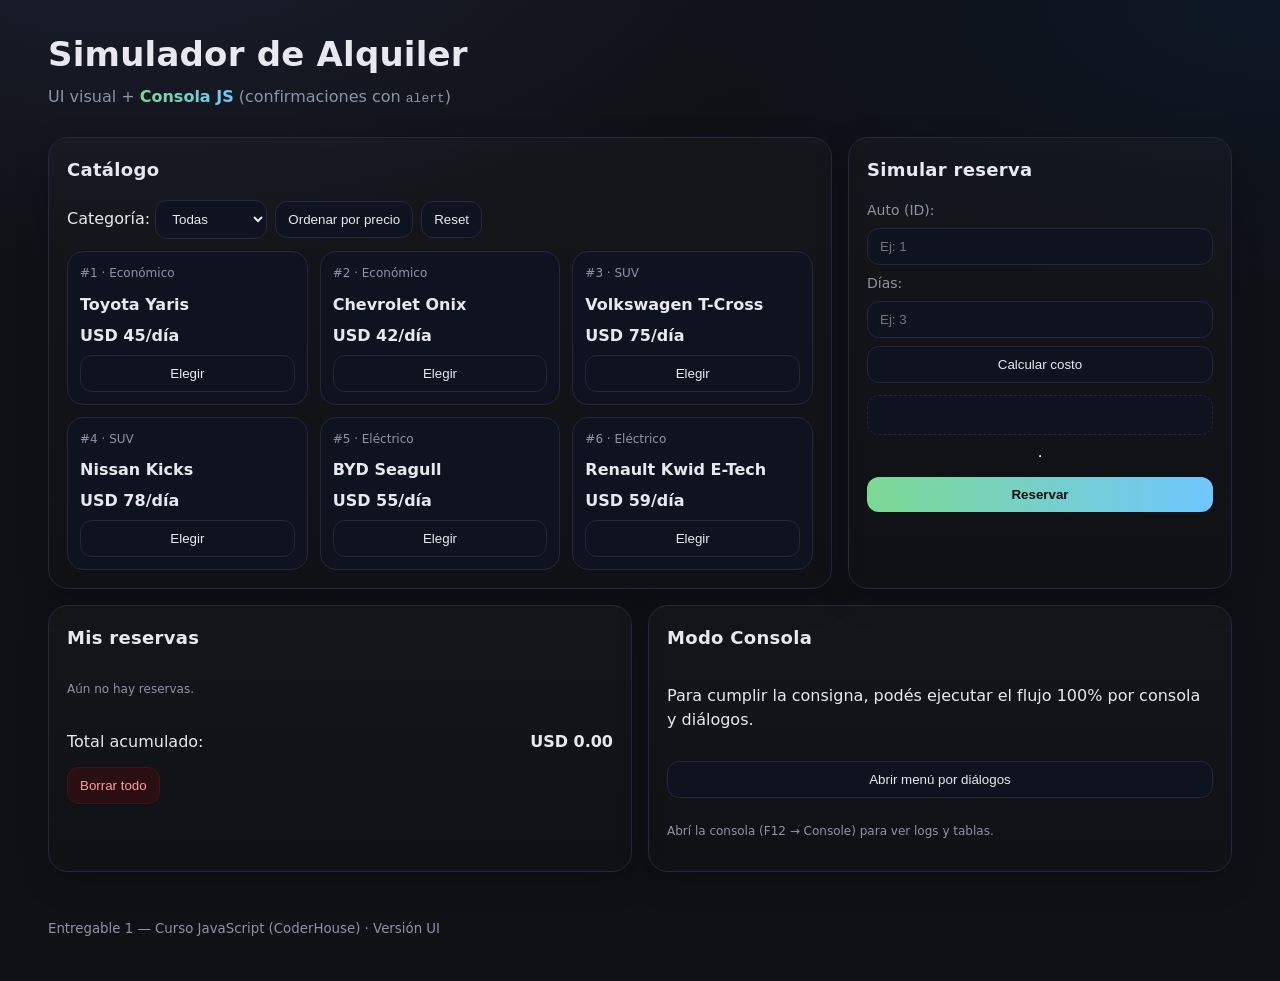
==== index.html @ 2a0404fa "fix(pages): mover sitio a la raíz del repo" ====
<!DOCTYPE html>
<html lang="es">
<head>
  <meta charset="UTF-8" />
  <meta name="viewport" content="width=device-width, initial-scale=1.0" />
  <title>Simulador de Alquiler — UI + Consola</title>
  <link rel="stylesheet" href="./styles.css" />
  <script defer src="./js/app.js"></script>
</head>
<body>
  <header class="site-header">
    <h1>Simulador de Alquiler</h1>
    <p class="subtitle">UI visual + <span class="tag">Consola JS</span> (confirmaciones con <code>alert</code>)</p>
  </header>

  <main class="bento">
    <section class="card span-2" id="card-catalogo">
      <h2>Catálogo</h2>
      <div class="toolbar">
        <label class="select">
          Categoría:
          <select id="filtroCategoria">
            <option value="Todas">Todas</option>
            <option value="Económico">Económico</option>
            <option value="SUV">SUV</option>
            <option value="Eléctrico">Eléctrico</option>
          </select>
        </label>
        <button id="btnOrdenPrecio">Ordenar por precio</button>
        <button id="btnReset">Reset</button>
      </div>
      <div id="catalogoGrid" class="grid"></div>
    </section>

    <section class="card" id="card-simulador">
      <h2>Simular reserva</h2>
      <div class="form">
        <label>Auto (ID): <input type="number" id="inputAutoId" min="1" placeholder="Ej: 1" /></label>
        <label>Días: <input type="number" id="inputDias" min="1" placeholder="Ej: 3" /></label>
        <button id="btnSimular">Calcular costo</button>
      </div>
      <div id="simulacionResultado" class="result"></div>
      <hr />
      <button id="btnReservar" class="primary">Reservar</button>
    </section>

    <section class="card" id="card-reservas">
      <h2>Mis reservas</h2>
      <div id="reservasLista" class="list"></div>
      <div class="totales"><span>Total acumulado:</span><strong id="totalAcumulado">USD 0.00</strong></div>
      <div class="buttons"><button id="btnLimpiar" class="danger">Borrar todo</button></div>
    </section>

    <section class="card" id="card-consola">
      <h2>Modo Consola</h2>
      <p>Para cumplir la consigna, podés ejecutar el flujo 100% por consola y diálogos.</p>
      <button id="btnConsola">Abrir menú por diálogos</button>
      <p class="hint">Abrí la consola (F12 → Console) para ver logs y tablas.</p>
    </section>
  </main>

  <footer class="site-footer"><small>Entregable 1 — Curso JavaScript (CoderHouse) · Versión UI</small></footer>
</body>
</html>
---- styles.css ----
*{box-sizing:border-box} html,body{margin:0;padding:0}
:root{--bg:#0f1115;--surface:#151823;--muted:#8b93a7;--text:#e7e9ee;--brand:#7cd992;--brand-2:#6ec7ff;--danger:#ff6b6b;--border:#23283a;--shadow:rgba(0,0,0,0.25)}
body{font-family:system-ui,-apple-system,Segoe UI,Roboto,Ubuntu,Cantarell,'Helvetica Neue',Arial,'Noto Sans','Apple Color Emoji','Segoe UI Emoji';background:radial-gradient(1200px 600px at 10% -10%,#1b2030 0%,transparent 60%),radial-gradient(1000px 500px at 100% 0%,#0d1726 0%,transparent 60%),var(--bg);color:var(--text);line-height:1.55}
.site-header{padding:28px clamp(16px,4vw,48px)} .site-header h1{margin:0 0 4px 0;font-size:clamp(22px,3vw,34px);letter-spacing:.2px}
.subtitle{color:var(--muted);margin:0} .tag{background:linear-gradient(90deg,var(--brand),var(--brand-2));-webkit-background-clip:text;background-clip:text;color:transparent;font-weight:700}
.bento{display:grid;grid-template-columns:repeat(6,1fr);gap:16px;padding:0 clamp(16px,4vw,48px) 32px}
.card{background:linear-gradient(180deg,rgba(255,255,255,0.02),rgba(255,255,255,0));border:1px solid var(--border);border-radius:20px;box-shadow:0 10px 30px var(--shadow);padding:18px;display:flex;flex-direction:column;gap:12px;min-height:220px}
.card h2{margin:0 0 4px 0;font-size:18px;letter-spacing:.3px}.span-2{grid-column:span 4} #card-simulador{grid-column:span 2} #card-reservas{grid-column:span 3} #card-consola{grid-column:span 3}
.toolbar{display:flex;gap:8px;flex-wrap:wrap;align-items:center}
.select select, input, button{background:#0f1320;border:1px solid var(--border);color:var(--text);padding:10px 12px;border-radius:12px;outline:none}
button{cursor:pointer;transition:transform .05s ease} button:hover{transform:translateY(-1px)} button.primary{background:linear-gradient(90deg,var(--brand),var(--brand-2));color:#0a0c12;font-weight:700;border:none} button.danger{background:#2a0f12;border-color:#3d151a;color:#ff9aa2}
.grid{display:grid;grid-template-columns:repeat(auto-fill,minmax(220px,1fr));gap:12px}
.item{background:#0f1320;border:1px solid var(--border);border-radius:16px;padding:12px;display:flex;flex-direction:column;gap:6px}
.item h3{margin:4px 0 0 0;font-size:16px} .badge{font-size:12px;color:var(--muted)} .price{font-weight:700}
.form{display:grid;gap:8px} .form label{display:grid;gap:6px;font-size:14px;color:var(--muted)}
.result{background:#0f1320;border:1px dashed var(--border);border-radius:12px;padding:10px;min-height:40px;font-size:14px}
.list{display:grid;gap:8px} .reserva{display:flex;justify-content:space-between;align-items:center;background:#0f1320;border:1px solid var(--border);border-radius:12px;padding:10px;font-size:14px}
.reserva small{color:var(--muted)} .totales{display:flex;justify-content:space-between;align-items:center;margin-top:8px}
.hint{color:var(--muted);font-size:12px}
@media (max-width:1000px){.span-2,#card-simulador,#card-reservas,#card-consola{grid-column:span 6}}
.site-footer{padding:12px clamp(16px,4vw,48px) 40px;color:var(--muted)}
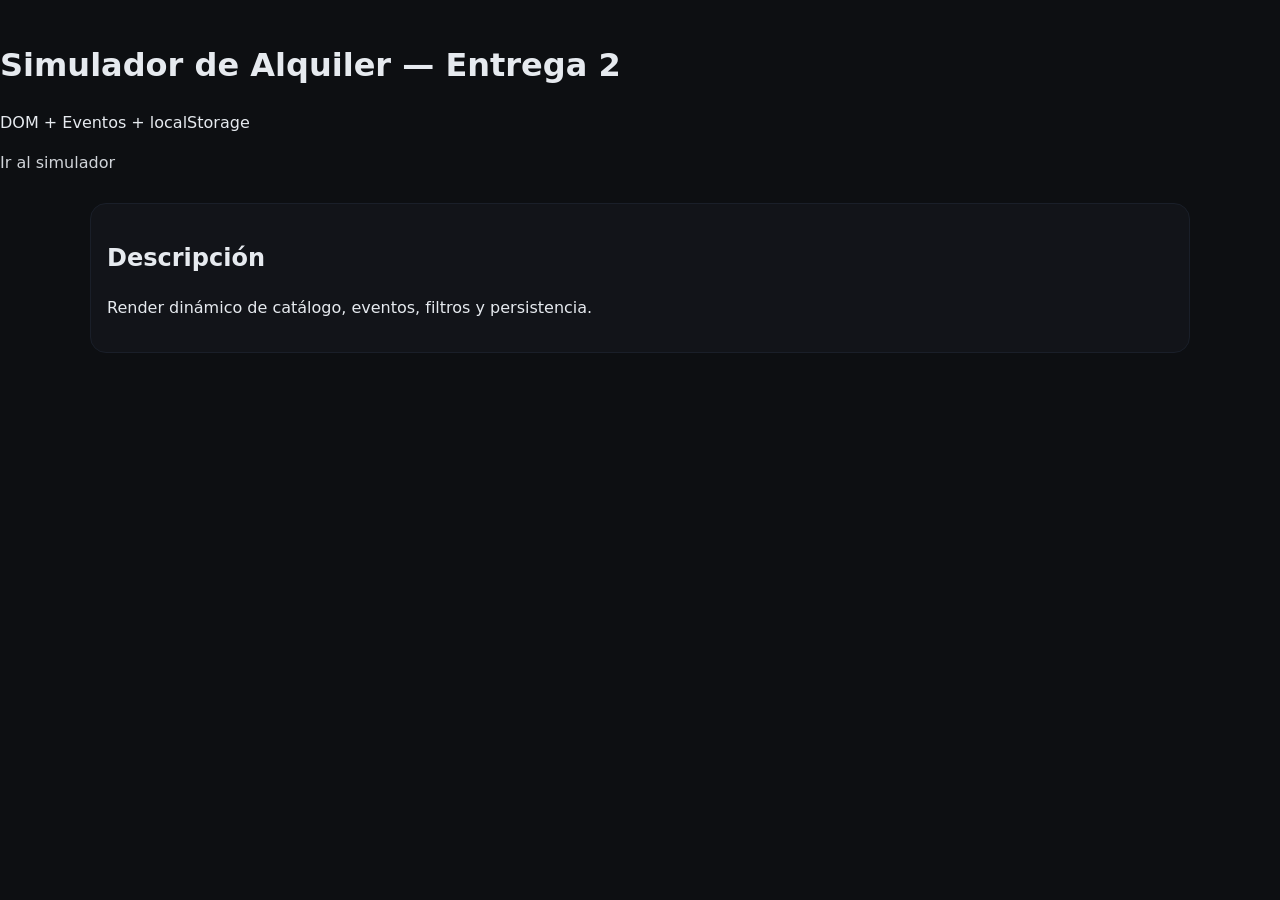
==== commit d078d6d8: "Entrega 2: simulador DOM + eventos + localStorage" ====
--- a/index.html
+++ b/index.html
@@ -1,64 +1 @@
-<!DOCTYPE html>
-<html lang="es">
-<head>
-  <meta charset="UTF-8" />
-  <meta name="viewport" content="width=device-width, initial-scale=1.0" />
-  <title>Simulador de Alquiler — UI + Consola</title>
-  <link rel="stylesheet" href="./styles.css" />
-  <script defer src="./js/app.js"></script>
-</head>
-<body>
-  <header class="site-header">
-    <h1>Simulador de Alquiler</h1>
-    <p class="subtitle">UI visual + <span class="tag">Consola JS</span> (confirmaciones con <code>alert</code>)</p>
-  </header>
-
-  <main class="bento">
-    <section class="card span-2" id="card-catalogo">
-      <h2>Catálogo</h2>
-      <div class="toolbar">
-        <label class="select">
-          Categoría:
-          <select id="filtroCategoria">
-            <option value="Todas">Todas</option>
-            <option value="Económico">Económico</option>
-            <option value="SUV">SUV</option>
-            <option value="Eléctrico">Eléctrico</option>
-          </select>
-        </label>
-        <button id="btnOrdenPrecio">Ordenar por precio</button>
-        <button id="btnReset">Reset</button>
-      </div>
-      <div id="catalogoGrid" class="grid"></div>
-    </section>
-
-    <section class="card" id="card-simulador">
-      <h2>Simular reserva</h2>
-      <div class="form">
-        <label>Auto (ID): <input type="number" id="inputAutoId" min="1" placeholder="Ej: 1" /></label>
-        <label>Días: <input type="number" id="inputDias" min="1" placeholder="Ej: 3" /></label>
-        <button id="btnSimular">Calcular costo</button>
-      </div>
-      <div id="simulacionResultado" class="result"></div>
-      <hr />
-      <button id="btnReservar" class="primary">Reservar</button>
-    </section>
-
-    <section class="card" id="card-reservas">
-      <h2>Mis reservas</h2>
-      <div id="reservasLista" class="list"></div>
-      <div class="totales"><span>Total acumulado:</span><strong id="totalAcumulado">USD 0.00</strong></div>
-      <div class="buttons"><button id="btnLimpiar" class="danger">Borrar todo</button></div>
-    </section>
-
-    <section class="card" id="card-consola">
-      <h2>Modo Consola</h2>
-      <p>Para cumplir la consigna, podés ejecutar el flujo 100% por consola y diálogos.</p>
-      <button id="btnConsola">Abrir menú por diálogos</button>
-      <p class="hint">Abrí la consola (F12 → Console) para ver logs y tablas.</p>
-    </section>
-  </main>
-
-  <footer class="site-footer"><small>Entregable 1 — Curso JavaScript (CoderHouse) · Versión UI</small></footer>
-</body>
-</html>
+<!doctype html><html lang='es'><head><meta charset='utf-8'><meta name='viewport' content='width=device-width,initial-scale=1'><title>Entregable 2 — Simulador</title><link rel='stylesheet' href='./css/style.css'></head><body><header class='site-header'><h1>Simulador de Alquiler — Entrega 2</h1><p>DOM + Eventos + localStorage</p><nav class='nav'><a class='nav-link' href='./pages/simulador.html'>Ir al simulador</a></nav></header><main class='container'><section class='card'><h2>Descripción</h2><p>Render dinámico de catálogo, eventos, filtros y persistencia.</p></section></main></body></html>
--- a/css/style.css
+++ b/css/style.css
@@ -0,0 +1 @@
+:root{ --bg:#0d0f12; --panel:#121419; --card:#141821; --text:#e6eaef; --muted:#9aa3b2; --brand:#60a5fa; }*{box-sizing:border-box}body{margin:0;font:16px/1.5 system-ui,Segoe UI,Roboto,Helvetica,Arial;background:var(--bg);color:var(--text)}.container{width:min(1100px,92%);margin-inline:auto}.site-header{padding:20px 0}.nav{display:flex;gap:14px;margin-bottom:8px}.nav-link{color:var(--text);text-decoration:none;opacity:.9}.nav-link.active{color:var(--brand);font-weight:600}.subtitle{color:var(--muted);margin-top:4px}.card,.panel{background:var(--panel);border:1px solid #1a1f29;border-radius:16px;padding:16px}.grid-2col{display:grid;gap:20px;grid-template-columns:1fr}@media (min-width:1024px){.grid-2col{grid-template-columns:2fr 1fr}}.filters{display:flex;flex-wrap:wrap;gap:10px;margin:16px 0}.filters input,.filters select{background:#0b0e14;color:var(--text);border:1px solid #1a1f29;border-radius:12px;padding:10px 12px}.btn{border:0;border-radius:12px;padding:10px 14px;cursor:pointer}.btn.primary{background:linear-gradient(90deg,#60a5fa,#22d3ee);color:#0b0e14;font-weight:700}.btn.ghost{background:transparent;color:var(--text);border:1px solid #2a3242}.grid-cards{display:grid;gap:16px;grid-template-columns:1fr}@media (min-width:768px){.grid-cards{grid-template-columns:repeat(2,minmax(240px,1fr))}}@media (min-width:1024px){.grid-cards{grid-template-columns:repeat(3,minmax(240px,1fr))}}.vehicle{background:var(--card);border:1px solid #1a1f29;border-radius:16px;overflow:hidden;display:flex;flex-direction:column}.vehicle img{width:100%;height:160px;object-fit:cover}.vehicle .body{padding:12px;display:grid;gap:6px}.vehicle h3{margin:0;font-size:1.05rem}.vehicle .muted{color:var(--muted)}.vehicle .price{font-weight:700}.vehicle .actions{display:flex;gap:8px;align-items:center;margin-top:6px}.vehicle input[type=number]{width:90px;background:#0b0e14;color:var(--text);border:1px solid #1a1f29;border-radius:10px;padding:8px 10px}.vehicle .btn{flex:1}.panel-head{display:flex;justify-content:space-between;align-items:center;margin-bottom:8px}.stack{display:grid;gap:8px}.item{display:flex;justify-content:space-between;align-items:center;background:var(--card);border:1px solid #1a1f29;border-radius:12px;padding:10px 12px}.item small{color:var(--muted)}.totales{display:flex;justify-content:space-between;margin-top:10px}.msg{margin-top:10px}.muted{color:var(--muted)}.disabled{opacity:.6;pointer-events:none}
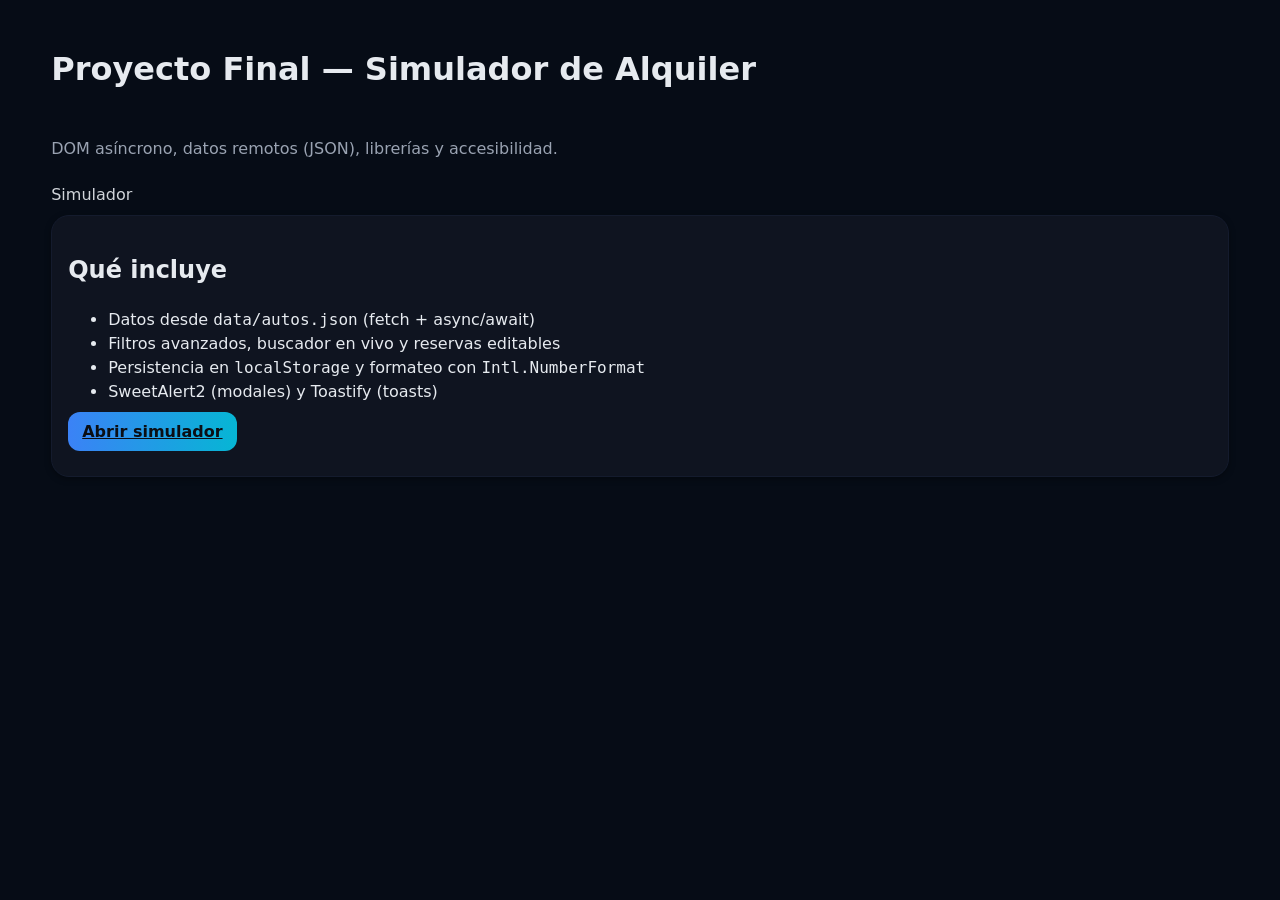
==== commit b9c03b11: "Proyecto Final: simulador con datos remotos, librerías y mejoras (v2)" ====
--- a/index.html
+++ b/index.html
@@ -1 +1,33 @@
-<!doctype html><html lang='es'><head><meta charset='utf-8'><meta name='viewport' content='width=device-width,initial-scale=1'><title>Entregable 2 — Simulador</title><link rel='stylesheet' href='./css/style.css'></head><body><header class='site-header'><h1>Simulador de Alquiler — Entrega 2</h1><p>DOM + Eventos + localStorage</p><nav class='nav'><a class='nav-link' href='./pages/simulador.html'>Ir al simulador</a></nav></header><main class='container'><section class='card'><h2>Descripción</h2><p>Render dinámico de catálogo, eventos, filtros y persistencia.</p></section></main></body></html>+<!doctype html>
+<html lang="es">
+
+<head>
+    <meta charset="utf-8">
+    <meta name="viewport" content="width=device-width,initial-scale=1">
+    <title>Proyecto Final — Simulador de Alquiler</title>
+    <link rel="stylesheet" href="./css/style.css">
+</head>
+
+<body>
+    <header class="container site-header">
+        <nav class="nav">
+            <a class="nav-link" href="./pages/app.html">Simulador</a>
+        </nav>
+        <h1>Proyecto Final — Simulador de Alquiler</h1>
+        <p class="subtitle">DOM asíncrono, datos remotos (JSON), librerías y accesibilidad.</p>
+    </header>
+    <main class="container">
+        <section class="card">
+            <h2>Qué incluye</h2>
+            <ul>
+                <li>Datos desde <code>data/autos.json</code> (fetch + async/await)</li>
+                <li>Filtros avanzados, buscador en vivo y reservas editables</li>
+                <li>Persistencia en <code>localStorage</code> y formateo con <code>Intl.NumberFormat</code></li>
+                <li>SweetAlert2 (modales) y Toastify (toasts)</li>
+            </ul>
+            <p><a class="btn primary" href="./pages/app.html">Abrir simulador</a></p>
+        </section>
+    </main>
+</body>
+
+</html>
--- a/css/style.css
+++ b/css/style.css
@@ -1 +1,332 @@
-:root{ --bg:#0d0f12; --panel:#121419; --card:#141821; --text:#e6eaef; --muted:#9aa3b2; --brand:#60a5fa; }*{box-sizing:border-box}body{margin:0;font:16px/1.5 system-ui,Segoe UI,Roboto,Helvetica,Arial;background:var(--bg);color:var(--text)}.container{width:min(1100px,92%);margin-inline:auto}.site-header{padding:20px 0}.nav{display:flex;gap:14px;margin-bottom:8px}.nav-link{color:var(--text);text-decoration:none;opacity:.9}.nav-link.active{color:var(--brand);font-weight:600}.subtitle{color:var(--muted);margin-top:4px}.card,.panel{background:var(--panel);border:1px solid #1a1f29;border-radius:16px;padding:16px}.grid-2col{display:grid;gap:20px;grid-template-columns:1fr}@media (min-width:1024px){.grid-2col{grid-template-columns:2fr 1fr}}.filters{display:flex;flex-wrap:wrap;gap:10px;margin:16px 0}.filters input,.filters select{background:#0b0e14;color:var(--text);border:1px solid #1a1f29;border-radius:12px;padding:10px 12px}.btn{border:0;border-radius:12px;padding:10px 14px;cursor:pointer}.btn.primary{background:linear-gradient(90deg,#60a5fa,#22d3ee);color:#0b0e14;font-weight:700}.btn.ghost{background:transparent;color:var(--text);border:1px solid #2a3242}.grid-cards{display:grid;gap:16px;grid-template-columns:1fr}@media (min-width:768px){.grid-cards{grid-template-columns:repeat(2,minmax(240px,1fr))}}@media (min-width:1024px){.grid-cards{grid-template-columns:repeat(3,minmax(240px,1fr))}}.vehicle{background:var(--card);border:1px solid #1a1f29;border-radius:16px;overflow:hidden;display:flex;flex-direction:column}.vehicle img{width:100%;height:160px;object-fit:cover}.vehicle .body{padding:12px;display:grid;gap:6px}.vehicle h3{margin:0;font-size:1.05rem}.vehicle .muted{color:var(--muted)}.vehicle .price{font-weight:700}.vehicle .actions{display:flex;gap:8px;align-items:center;margin-top:6px}.vehicle input[type=number]{width:90px;background:#0b0e14;color:var(--text);border:1px solid #1a1f29;border-radius:10px;padding:8px 10px}.vehicle .btn{flex:1}.panel-head{display:flex;justify-content:space-between;align-items:center;margin-bottom:8px}.stack{display:grid;gap:8px}.item{display:flex;justify-content:space-between;align-items:center;background:var(--card);border:1px solid #1a1f29;border-radius:12px;padding:10px 12px}.item small{color:var(--muted)}.totales{display:flex;justify-content:space-between;margin-top:10px}.msg{margin-top:10px}.muted{color:var(--muted)}.disabled{opacity:.6;pointer-events:none}+:root {
+    --bg: #060c16;
+    --panel: #0f1420;
+    --card: #121827;
+    --text: #e6eaef;
+    --muted: #9aa3b2;
+    --brand: #60a5fa;
+    --ring: #1f2a44;
+}
+
+* {
+    box-sizing: border-box
+}
+
+.sr-only {
+    position: absolute;
+    clip: rect(1px, 1px, 1px, 1px);
+    padding: 0;
+    border: 0;
+    height: 1px;
+    width: 1px;
+    overflow: hidden;
+}
+
+html,
+body {
+    height: 100%
+}
+
+body {
+    margin: 0;
+    font: 16px/1.5 system-ui, Segoe UI, Roboto, Helvetica, Arial;
+    background: var(--bg);
+    color: var(--text)
+}
+
+.container {
+    width: min(1200px, 92%);
+    margin-inline: auto
+}
+
+.site-header {
+    padding: 24px 0 8px;
+    display: flex;
+    flex-direction: column;
+    align-items: flex-start;
+    gap: 6px
+}
+
+.nav {
+    display: flex;
+    gap: 14px;
+    order: 1
+}
+
+.nav-link {
+    color: var(--text);
+    text-decoration: none;
+    opacity: .9
+}
+
+.nav-link.active {
+    color: var(--brand);
+    font-weight: 600
+}
+
+.subtitle {
+    color: var(--muted)
+}
+
+.badge {
+    display: inline-flex;
+    align-items: center;
+    justify-content: center;
+    min-width: 28px;
+    height: 28px;
+    padding: 0 8px;
+    border-radius: 999px;
+    background: #1a2230;
+    color: #a8c5ff;
+    font-weight: 700;
+    font-size: .85rem
+}
+
+.card,
+.panel {
+    background: var(--panel);
+    border: 1px solid #141b2d;
+    border-radius: 18px;
+    padding: 16px;
+    box-shadow: 0 2px 6px rgba(0, 0, 0, .35)
+}
+
+.grid-2col {
+    display: grid;
+    gap: 20px;
+    grid-template-columns: 1fr
+}
+
+@media (min-width:1024px) {
+    .grid-2col {
+        grid-template-columns: 2fr 1fr
+    }
+}
+
+.filters {
+    display: flex;
+    flex-wrap: wrap;
+    gap: 10px;
+    margin: 16px 0
+}
+
+.filters input,
+.filters select {
+    background: #0b0e14;
+    color: var(--text);
+    border: 1px solid #1a2336;
+    border-radius: 12px;
+    padding: 10px 12px;
+    outline: none
+}
+
+.filters input:focus,
+.filters select:focus {
+    box-shadow: 0 0 0 3px var(--ring)
+}
+
+.btn {
+    border: 0;
+    border-radius: 12px;
+    padding: 10px 14px;
+    cursor: pointer;
+    transition: transform .1s ease, filter .2s ease
+}
+
+.btn.primary {
+    background: linear-gradient(90deg, #3b82f6, #06b6d4);
+    color: #0b0e14;
+    font-weight: 700
+}
+
+.btn.primary:hover {
+    transform: translateY(-1px);
+    filter: brightness(1.05)
+}
+
+.btn.ghost {
+    background: transparent;
+    color: var(--text);
+    border: 1px solid #2a3242
+}
+
+.btn.small {
+    padding: 6px 10px;
+    font-size: .9rem
+}
+
+.extra-filters {
+    display: grid;
+    grid-template-columns: 1fr;
+    gap: 12px;
+    margin: 6px 0 14px
+}
+
+.extra-filters .ef-col {
+    background: var(--panel);
+    border: 1px solid #141b2d;
+    border-radius: 14px;
+    padding: 12px
+}
+
+@media (min-width:768px) {
+    .extra-filters {
+        grid-template-columns: 1fr 1fr
+    }
+}
+
+.list-head {
+    display: flex;
+    align-items: center;
+    gap: 10px
+}
+
+.grid-cards {
+    display: grid;
+    gap: 16px;
+    grid-template-columns: 1fr
+}
+
+@media (min-width:768px) {
+    .grid-cards {
+        grid-template-columns: repeat(2, minmax(240px, 1fr))
+    }
+}
+
+@media (min-width:1024px) {
+    .grid-cards {
+        grid-template-columns: repeat(3, minmax(240px, 1fr))
+    }
+}
+
+.vehicle {
+    background: var(--card);
+    border: 1px solid #1a2236;
+    border-radius: 16px;
+    overflow: hidden;
+    display: flex;
+    flex-direction: column;
+    transition: transform .2s ease, box-shadow .2s ease
+}
+
+.vehicle:hover {
+    transform: translateY(-3px);
+    box-shadow: 0 6px 14px rgba(0, 0, 0, .45)
+}
+
+.vehicle img {
+    width: 100%;
+    height: 168px;
+    object-fit: cover
+}
+
+.vehicle .body {
+    padding: 14px;
+    display: grid;
+    gap: 8px
+}
+
+.vehicle h3 {
+    margin: 0;
+    font-size: 1.02rem
+}
+
+.vehicle .muted {
+    color: var(--muted)
+}
+
+.vehicle .price {
+    font-weight: 700;
+    color: #93c5fd;
+    font-size: 1.1rem
+}
+
+.vehicle .actions {
+    display: flex;
+    gap: 8px;
+    align-items: center;
+    margin-top: 6px
+}
+
+.vehicle input[type=number] {
+    width: 90px;
+    background: #0b0e14;
+    color: var(--text);
+    border: 1px solid #1a1f29;
+    border-radius: 10px;
+    padding: 8px 10px
+}
+
+.vehicle .btn {
+    flex: 1
+}
+
+.vehicle.disabled {
+    opacity: .6
+}
+
+.vehicle .tag {
+    font-size: .8rem;
+    color: #a3e635;
+}
+
+.panel-head {
+    display: flex;
+    justify-content: space-between;
+    align-items: center;
+    margin-bottom: 8px
+}
+
+.stack {
+    display: grid;
+    gap: 8px
+}
+
+.item {
+    display: grid;
+    grid-template-columns: 1fr auto;
+    gap: 8px;
+    align-items: center;
+    background: var(--card);
+    border: 1px solid #1a1f29;
+    border-radius: 12px;
+    padding: 10px 12px
+}
+
+.item small {
+    color: var(--muted)
+}
+
+.item .row-actions {
+    display: flex;
+    gap: 8px;
+    align-items: center
+}
+
+.item input[type=number] {
+    width: 80px;
+    background: #0b0e14;
+    color: var(--text);
+    border: 1px solid #1a1f29;
+    border-radius: 10px;
+    padding: 6px 8px
+}
+
+.totales {
+    display: flex;
+    justify-content: space-between;
+    margin-top: 10px
+}
+
+.msg {
+    margin-top: 10px
+}
+
+.muted {
+    color: var(--muted)
+}
+
+.disabled {
+    opacity: .6;
+    pointer-events: none
+}
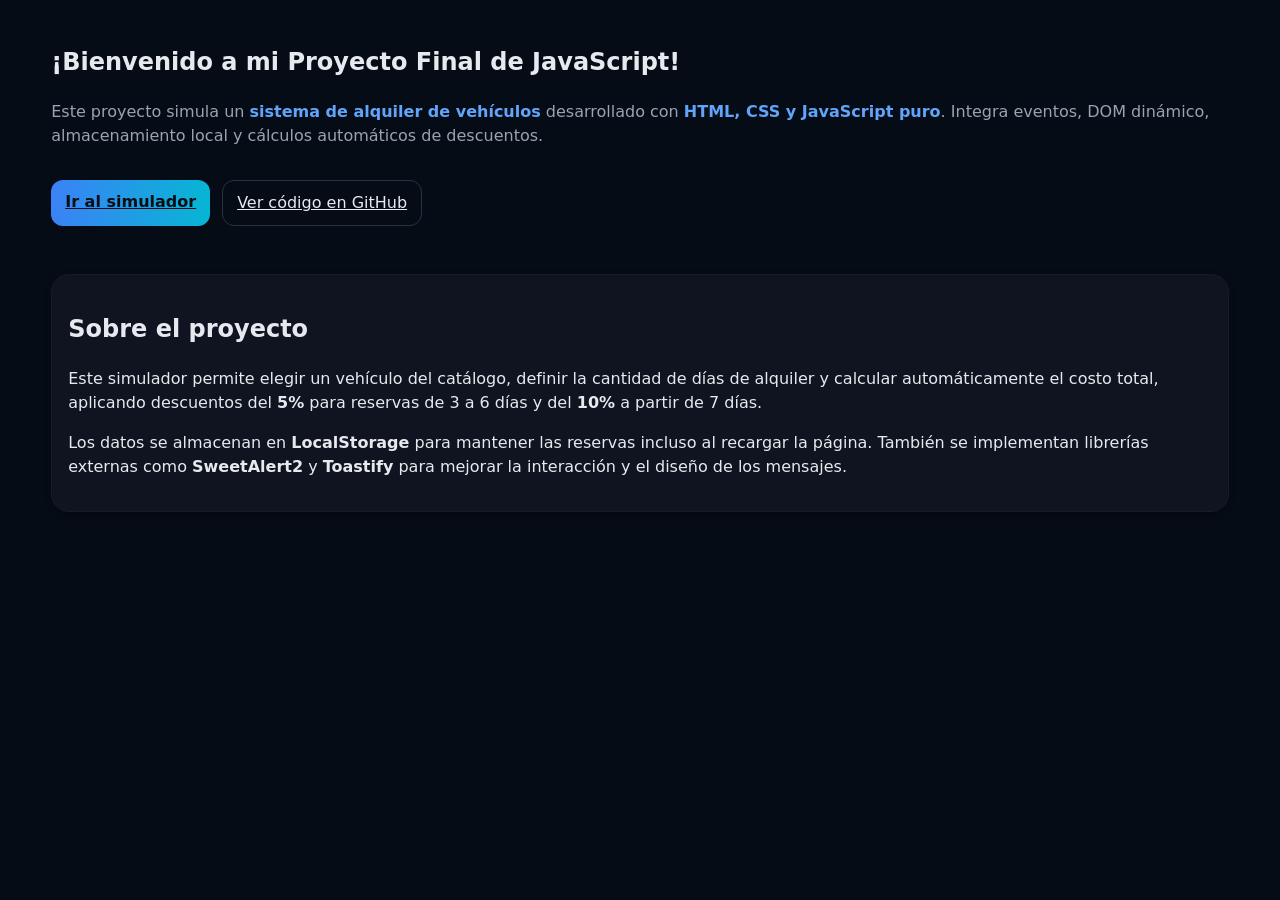
==== commit 6457cb5d: "Proyecto Final: nuevo footer, página de inicio actualizada y README profesional" ====
--- a/index.html
+++ b/index.html
@@ -10,22 +10,37 @@
 
 <body>
     <header class="container site-header">
-        <nav class="nav">
-            <a class="nav-link" href="./pages/app.html">Simulador</a>
-        </nav>
-        <h1>Proyecto Final — Simulador de Alquiler</h1>
-        <p class="subtitle">DOM asíncrono, datos remotos (JSON), librerías y accesibilidad.</p>
+        <section class="hero">
+            <h1 class="hero-title">¡Bienvenido a mi Proyecto Final de JavaScript!</h1>
+            <p class="subtitle">
+                Este proyecto simula un <strong>sistema de alquiler de vehículos</strong> desarrollado con
+                <strong>HTML, CSS y JavaScript puro</strong>.
+                Integra eventos, DOM dinámico, almacenamiento local y cálculos automáticos de descuentos.
+            </p>
+
+            <div class="hero-actions">
+                <a class="btn primary" href="./pages/app.html">Ir al simulador</a>
+                <a class="btn ghost" href="https://github.com/Santi2402/Entregable1-Pantin_UI_base" target="_blank">Ver
+                    código en GitHub</a>
+            </div>
+        </section>
     </header>
     <main class="container">
+
+
         <section class="card">
-            <h2>Qué incluye</h2>
-            <ul>
-                <li>Datos desde <code>data/autos.json</code> (fetch + async/await)</li>
-                <li>Filtros avanzados, buscador en vivo y reservas editables</li>
-                <li>Persistencia en <code>localStorage</code> y formateo con <code>Intl.NumberFormat</code></li>
-                <li>SweetAlert2 (modales) y Toastify (toasts)</li>
-            </ul>
-            <p><a class="btn primary" href="./pages/app.html">Abrir simulador</a></p>
+            <h2>Sobre el proyecto</h2>
+            <p>
+                Este simulador permite elegir un vehículo del catálogo, definir la cantidad de días de alquiler
+                y calcular automáticamente el costo total, aplicando descuentos del <strong>5%</strong> para reservas de
+                3 a 6 días y del <strong>10%</strong> a partir de 7 días.
+            </p>
+            <p>
+                Los datos se almacenan en <strong>LocalStorage</strong> para mantener las reservas incluso al recargar
+                la página.
+                También se implementan librerías externas como <strong>SweetAlert2</strong> y <strong>Toastify</strong>
+                para mejorar la interacción y el diseño de los mensajes.
+            </p>
         </section>
     </main>
 </body>
--- a/css/style.css
+++ b/css/style.css
@@ -66,6 +66,22 @@
 
 .subtitle {
     color: var(--muted)
+}
+
+
+.hero {
+    margin-bottom: 40px;
+}
+
+.hero-actions {
+    display: flex;
+    gap: 12px;
+    margin-top: 32px;
+    flex-wrap: wrap;
+}
+
+.hero strong {
+    color: var(--brand);
 }
 
 .badge {
@@ -117,7 +133,8 @@
     border: 1px solid #1a2336;
     border-radius: 12px;
     padding: 10px 12px;
-    outline: none
+    outline: none;
+    min-width: 240px;
 }
 
 .filters input:focus,
@@ -329,4 +346,62 @@
 .disabled {
     opacity: .6;
     pointer-events: none
+}
+
+.lista {
+    padding-bottom: 5rem;
+}
+
+.footer {
+    background: #0b0e14;
+    border-top: 1px solid #1a1f29;
+    margin-top: 60px;
+    padding: 32px 0;
+    color: var(--text);
+}
+
+.footer-content {
+    display: flex;
+    flex-direction: column;
+    gap: 20px;
+}
+
+@media (min-width:768px) {
+    .footer-content {
+        flex-direction: row;
+        justify-content: space-between;
+        align-items: center;
+    }
+}
+
+.footer-left p {
+    color: var(--muted);
+    font-size: 0.95rem;
+    line-height: 1.6;
+}
+
+.footer-nav {
+    display: flex;
+    flex-wrap: wrap;
+    gap: 14px;
+    justify-content: flex-end;
+}
+
+.footer-nav a {
+    color: var(--text);
+    opacity: 0.8;
+    text-decoration: none;
+    font-size: 0.95rem;
+    transition: opacity 0.2s ease;
+}
+
+.footer-nav a:hover {
+    opacity: 1;
+}
+
+.copyright {
+    text-align: right;
+    margin-top: 8px;
+    color: var(--muted);
+    font-size: 0.85rem;
 }
